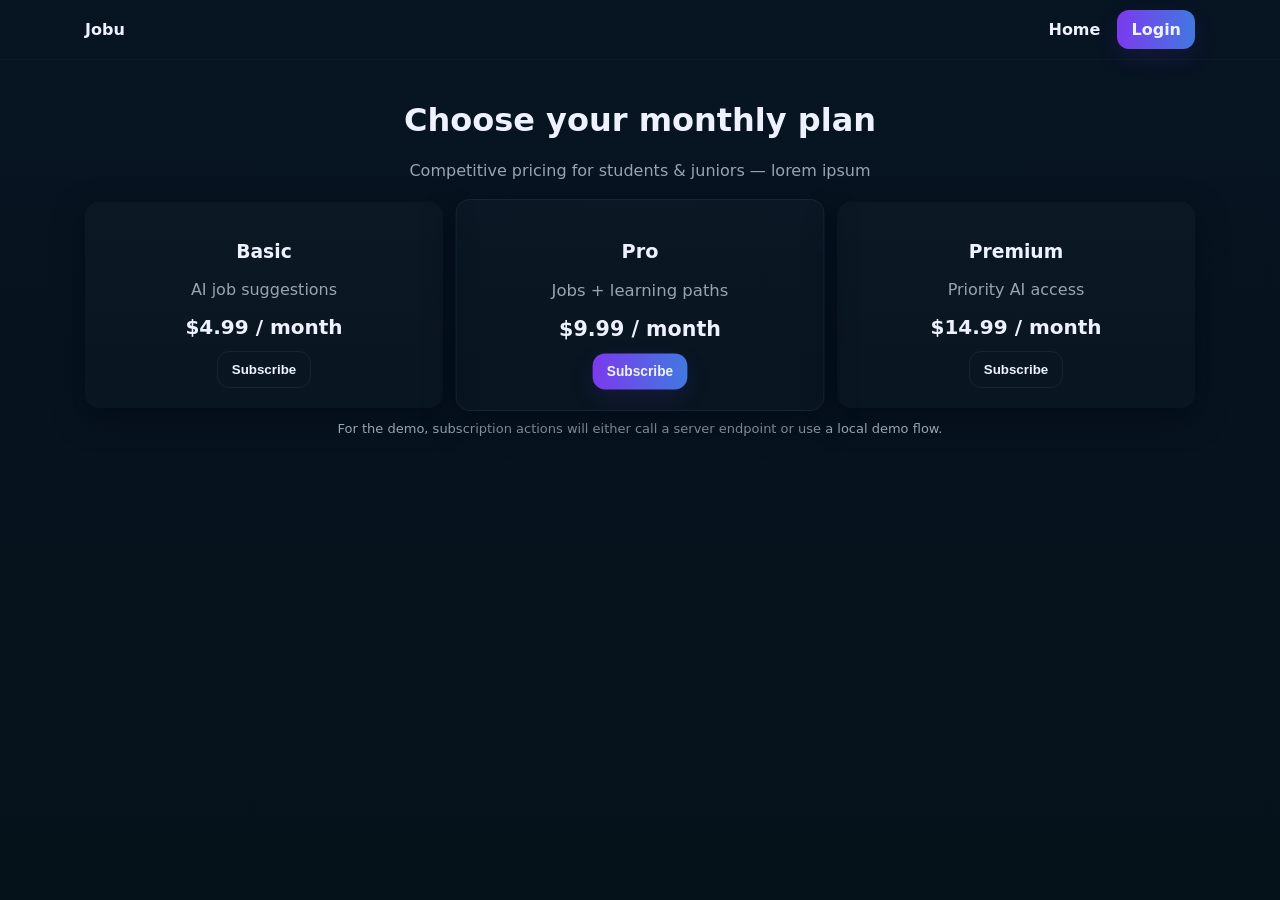
==== buy-plan.html @ 9c84d41b "Add buy-plan.html and styles.css structure Add buy-plan.html and styles.css structure" ====
<!doctype html>
<html lang="en">
<head>
  <meta charset="utf-8" />
  <meta name="viewport" content="width=device-width,initial-scale=1" />
  <title>Buy Plan — Jobu</title>
  <link rel="stylesheet" href="css/styles.css">
</head>
<body>
  <header class="topbar">
    <div class="wrap">
      <a class="brand" href="index.html">
        <img src="assets/logo.png" alt="Jobu logo" class="logo" onerror="this.style.display='none'">
        <span class="brand-title">Jobu</span>
      </a>
      <nav class="nav">
        <a href="index.html">Home</a>
        <a id="nav-login2" class="btn btn-gradient" href="login.html">Login</a>
      </nav>
    </div>
  </header>

  <main class="wrap plans-wrap">
    <h1 class="center">Choose your monthly plan</h1>
    <p class="muted center">Competitive pricing for students & juniors — lorem ipsum</p>

    <div class="plans-grid">
      <div class="card plan-card">
        <h3>Basic</h3>
        <p class="muted">AI job suggestions</p>
        <div class="price">$4.99 / month</div>
        <button class="btn btn-outline subscribe" data-plan="basic">Subscribe</button>
      </div>

      <div class="card plan-card featured">
        <h3>Pro</h3>
        <p class="muted">Jobs + learning paths</p>
        <div class="price">$9.99 / month</div>
        <button class="btn btn-gradient subscribe" data-plan="pro">Subscribe</button>
      </div>

      <div class="card plan-card">
        <h3>Premium</h3>
        <p class="muted">Priority AI access</p>
        <div class="price">$14.99 / month</div>
        <button class="btn btn-outline subscribe" data-plan="premium">Subscribe</button>
      </div>
    </div>

    <p class="muted center small">For the demo, subscription actions will either call a server endpoint or use a local demo flow.</p>
  </main>

  <script src="js/app.js" defer></script>
</body>
</html>
---- css/styles.css ----
/* Jobu — styles.css
   Responsive, modern UI, gradient buttons, simple utility classes.
   Put this file in css/styles.css
*/

:root {
    --bg-1: #071422;
    --bg-2: #06121a;
    --card: rgba(255, 255, 255, 0.025);
    --muted: #98a3b3;
    --accent-1: #7c3aed;
    --accent-2: #06b6d4;
    --accent-3: #f97316;
    --glass: rgba(255, 255, 255, 0.03);
    --white: #eef2ff;
    --radius: 14px;
    --maxw: 1150px;
}

* {
    box-sizing: border-box
}

html,
body {
    height: 100%
}

body {
    margin: 0;
    font-family: Inter, system-ui, -apple-system, "Segoe UI", Roboto, "Helvetica Neue", Arial;
    background: linear-gradient(180deg, var(--bg-1) 0%, var(--bg-2) 100%);
    color: var(--white);
    -webkit-font-smoothing: antialiased;
    padding-bottom: 48px;
}

/* layout wrappers */
.wrap {
    max-width: var(--maxw);
    margin: 0 auto;
    padding: 20px
}

.topbar {
    border-bottom: 1px solid rgba(255, 255, 255, 0.03)
}

.topbar .wrap {
    display: flex;
    align-items: center;
    justify-content: space-between
}

/* brand */
.brand {
    display: flex;
    align-items: center;
    gap: 12px;
    text-decoration: none;
    color: inherit
}

.logo {
    height: 44px;
    width: auto;
    border-radius: 8px
}

.brand-title {
    font-weight: 700
}

/* nav */
.nav a {
    margin-left: 12px;
    text-decoration: none;
    color: var(--white);
    font-weight: 600
}

.nav-user {
    display: flex;
    gap: 10px;
    align-items: center
}

.btn {
    border: 0;
    padding: 10px 14px;
    border-radius: 12px;
    cursor: pointer;
    font-weight: 700;
    background: transparent;
    color: var(--white)
}

.btn.small {
    padding: 6px 8px;
    border-radius: 8px
}

.btn-outline {
    background: transparent;
    border: 1px solid rgba(255, 255, 255, 0.06)
}

/* gradient button */
.btn-gradient {
    background: linear-gradient(90deg, var(--accent-1), var(--accent-2));
    background-size: 200% 100%;
    transition: transform .12s ease, background-position .8s ease, box-shadow .12s ease;
    box-shadow: 0 8px 24px rgba(124, 58, 237, 0.12);
}

.btn-gradient:hover {
    transform: translateY(-3px);
    background-position: 100% 0
}

/* main grid */
.main-grid {
    display: grid;
    grid-template-columns: 1fr 360px;
    gap: 22px;
    padding-top: 20px
}

@media (max-width:980px) {
    .main-grid {
        grid-template-columns: 1fr
    }
}

.card {
    background: linear-gradient(180deg, rgba(255, 255, 255, 0.02), rgba(255, 255, 255, 0.01));
    border-radius: var(--radius);
    padding: 18px;
    box-shadow: 0 10px 30px rgba(2, 6, 23, 0.6)
}

/* hero */
.hero h1 {
    margin: 0 0 8px 0;
    font-size: 22px
}

.muted {
    color: var(--muted)
}

.section-title {
    margin-top: 16px
}

/* search row */
.search-row {
    display: flex;
    gap: 8px;
    margin: 12px 0
}

.input {
    flex: 1;
    padding: 12px;
    border-radius: 12px;
    border: 0;
    background: rgba(255, 255, 255, 0.02);
    color: var(--white);
    outline: none
}

.textarea {
    width: 100%;
    min-height: 120px;
    padding: 12px;
    border-radius: 10px;
    border: 0;
    background: rgba(255, 255, 255, 0.02);
    color: var(--white)
}

/* grid for job cards */
.grid {
    display: grid;
    grid-template-columns: repeat(3, 1fr);
    gap: 12px
}

@media (max-width:1100px) {
    .grid {
        grid-template-columns: repeat(2, 1fr)
    }
}

@media (max-width:640px) {
    .grid {
        grid-template-columns: 1fr
    }
}

.jobs-grid .card {
    padding: 12px
}

.job-card h3 {
    margin: 0 0 6px 0
}

/* sidebar specifics */
.sidebar .ai-output {
    margin-top: 12px;
    padding: 12px;
    min-height: 80px
}

/* Skills and pills */
.skills {
    display: flex;
    gap: 8px;
    flex-wrap: wrap;
    margin-top: 10px
}

.pill {
    background: linear-gradient(90deg, rgba(255, 255, 255, 0.02), rgba(255, 255, 255, 0.01));
    padding: 8px 10px;
    border-radius: 999px;
    font-weight: 700
}

/* forms */
.form-wrap {
    display: flex;
    justify-content: center;
    padding-top: 40px
}

.form-card {
    width: 100%;
    max-width: 420px
}

.form-card .input {
    margin: 10px 0;
    display: block;
    width: 100%
}

/* plans */
.plans-grid {
    display: grid;
    grid-template-columns: repeat(3, 1fr);
    gap: 18px;
    margin-top: 22px
}

@media (max-width:900px) {
    .plans-grid {
        grid-template-columns: 1fr
    }
}

.plan-card {
    padding: 20px;
    text-align: center
}

.plan-card .price {
    font-size: 20px;
    font-weight: 800;
    margin: 12px 0
}

.plan-card.featured {
    transform: scale(1.03);
    border: 1px solid rgba(255, 255, 255, 0.06)
}

/* footer */
.footer {
    margin-top: 36px;
    padding: 20px 0;
    text-align: center;
    color: var(--muted);
    font-size: 13px
}

/* small helpers */
.center {
    text-align: center
}

.small {
    font-size: 13px
}

.row {
    display: flex;
    align-items: center
}
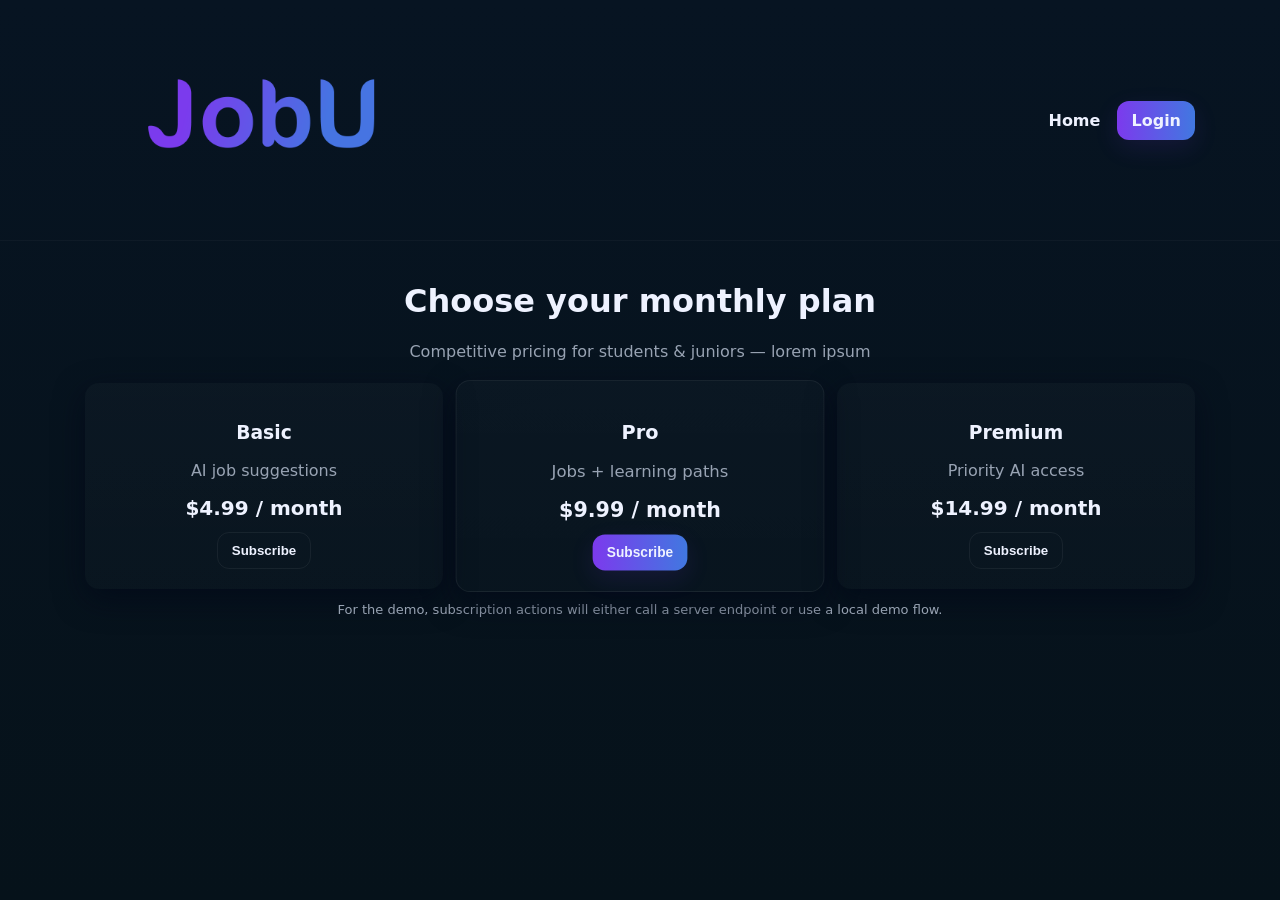
==== commit 41e978e8: "Logo adjustments-2 Logo adjustments-2" ====
--- a/buy-plan.html
+++ b/buy-plan.html
@@ -11,7 +11,6 @@
     <div class="wrap">
       <a class="brand" href="index.html">
         <img src="assets/logo.png" alt="Jobu logo" class="logo" onerror="this.style.display='none'">
-        <span class="brand-title">Jobu</span>
       </a>
       <nav class="nav">
         <a href="index.html">Home</a>
--- a/css/styles.css
+++ b/css/styles.css
@@ -62,9 +62,9 @@
 }
 
 .logo {
-    height: 44px;
+    height: 200px;
     width: auto;
-    border-radius: 8px
+    border-radius: 2px
 }
 
 .brand-title {
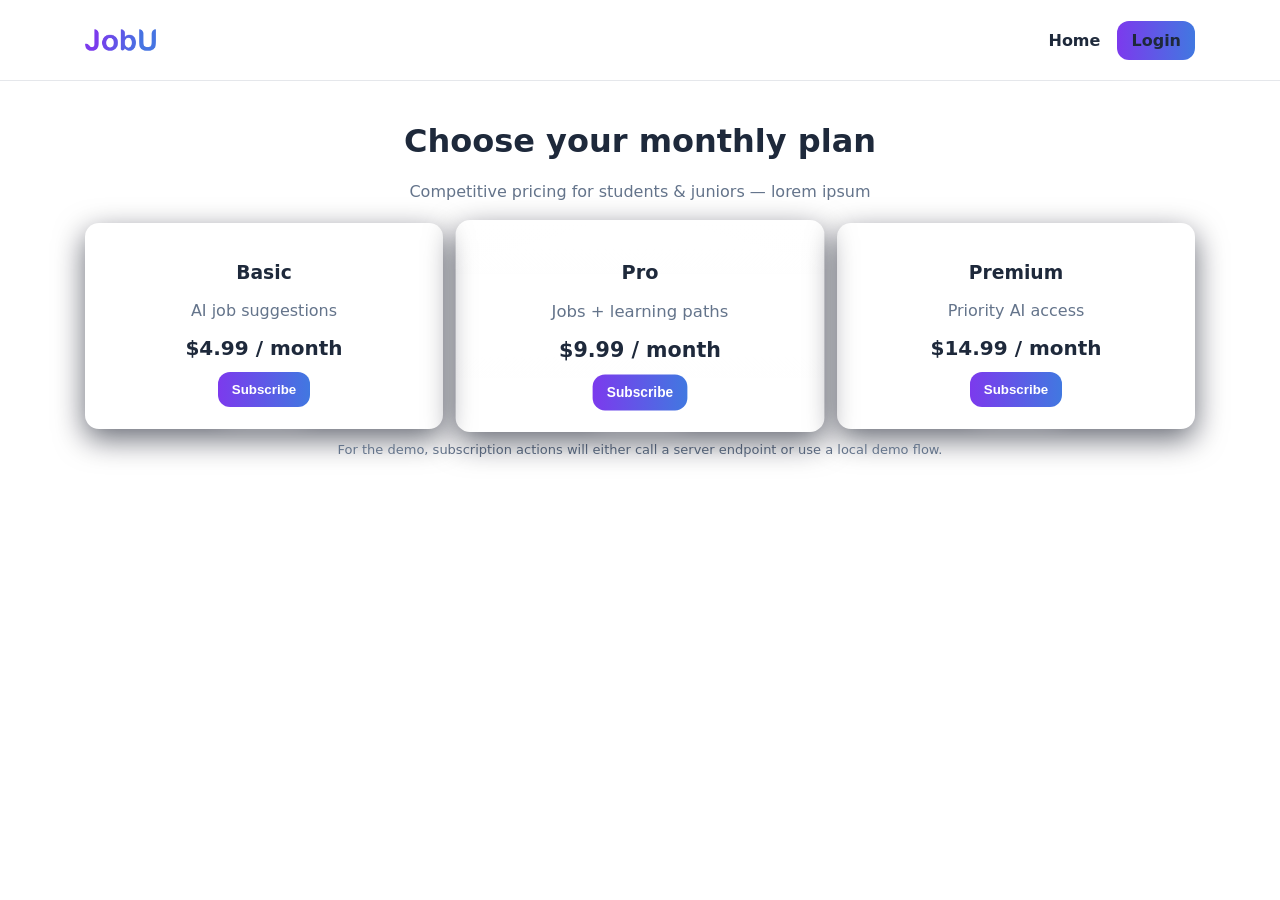
==== commit 55380358: "Update buy-plan.html Update buy-plan.html" ====
--- a/buy-plan.html
+++ b/buy-plan.html
@@ -28,7 +28,7 @@
         <h3>Basic</h3>
         <p class="muted">AI job suggestions</p>
         <div class="price">$4.99 / month</div>
-        <button class="btn btn-outline subscribe" data-plan="basic">Subscribe</button>
+        <button class="btn btn-gradient subscribe" data-plan="basic">Subscribe</button>
       </div>
 
       <div class="card plan-card featured">
@@ -42,7 +42,7 @@
         <h3>Premium</h3>
         <p class="muted">Priority AI access</p>
         <div class="price">$14.99 / month</div>
-        <button class="btn btn-outline subscribe" data-plan="premium">Subscribe</button>
+        <button class="btn btn-gradient subscribe" data-plan="premium">Subscribe</button>
       </div>
     </div>
 
--- a/css/styles.css
+++ b/css/styles.css
@@ -4,15 +4,12 @@
 */
 
 :root {
-    --bg-1: #071422;
-    --bg-2: #06121a;
-    --card: rgba(255, 255, 255, 0.025);
-    --muted: #98a3b3;
+    --bg: #ffffff;
+    --text: #1e293b;
+    --muted: #64748b;
     --accent-1: #7c3aed;
     --accent-2: #06b6d4;
     --accent-3: #f97316;
-    --glass: rgba(255, 255, 255, 0.03);
-    --white: #eef2ff;
     --radius: 14px;
     --maxw: 1150px;
 }
@@ -29,8 +26,8 @@
 body {
     margin: 0;
     font-family: Inter, system-ui, -apple-system, "Segoe UI", Roboto, "Helvetica Neue", Arial;
-    background: linear-gradient(180deg, var(--bg-1) 0%, var(--bg-2) 100%);
-    color: var(--white);
+    background: var(--bg);
+    color: var(--text);
     -webkit-font-smoothing: antialiased;
     padding-bottom: 48px;
 }
@@ -43,7 +40,11 @@
 }
 
 .topbar {
-    border-bottom: 1px solid rgba(255, 255, 255, 0.03)
+    border-bottom: 1px solid #e5e7eb;
+    background: #ffffff;
+    position: sticky;
+    top: 0;
+    z-index: 100;
 }
 
 .topbar .wrap {
@@ -56,15 +57,14 @@
 .brand {
     display: flex;
     align-items: center;
-    gap: 12px;
+    gap: 10px;
     text-decoration: none;
-    color: inherit
+    color: inherit;
 }
 
 .logo {
-    height: 200px;
+    height: 40px;
     width: auto;
-    border-radius: 2px
 }
 
 .brand-title {
@@ -76,7 +76,8 @@
     margin-left: 12px;
     text-decoration: none;
     color: var(--white);
-    font-weight: 600
+    font-weight: 600;
+    transition: color 0.2s ease;
 }
 
 .nav-user {
@@ -92,7 +93,7 @@
     cursor: pointer;
     font-weight: 700;
     background: transparent;
-    color: var(--white)
+    color: var(--white);
 }
 
 .btn.small {
@@ -102,20 +103,23 @@
 
 .btn-outline {
     background: transparent;
-    border: 1px solid rgba(255, 255, 255, 0.06)
+    border: 1px solid #e5e7eb;
+    color: var(--text);
 }
 
 /* gradient button */
 .btn-gradient {
     background: linear-gradient(90deg, var(--accent-1), var(--accent-2));
     background-size: 200% 100%;
+    color: white;
     transition: transform .12s ease, background-position .8s ease, box-shadow .12s ease;
-    box-shadow: 0 8px 24px rgba(124, 58, 237, 0.12);
+    box-shadow: 0 8px 24px rgb(255, 255, 255);
 }
 
 .btn-gradient:hover {
     transform: translateY(-3px);
-    background-position: 100% 0
+    background-position: 100% 0;
+    color: white;
 }
 
 /* main grid */
@@ -166,7 +170,7 @@
     border-radius: 12px;
     border: 0;
     background: rgba(255, 255, 255, 0.02);
-    color: var(--white);
+    color: var(--text);
     outline: none
 }
 
@@ -177,7 +181,7 @@
     border-radius: 10px;
     border: 0;
     background: rgba(255, 255, 255, 0.02);
-    color: var(--white)
+    color: var(--text)
 }
 
 /* grid for job cards */
@@ -277,13 +281,23 @@
     border: 1px solid rgba(255, 255, 255, 0.06)
 }
 
-/* footer */
+/* Footer */
 .footer {
     margin-top: 36px;
     padding: 20px 0;
     text-align: center;
     color: var(--muted);
-    font-size: 13px
+    font-size: 13px;
+    border-top: 1px solid #e5e7eb;
+}
+
+/* Responsive nav for mobile */
+@media (max-width:768px) {
+    .nav {
+        display: flex;
+        flex-direction: column;
+        gap: 10px;
+    }
 }
 
 /* small helpers */
